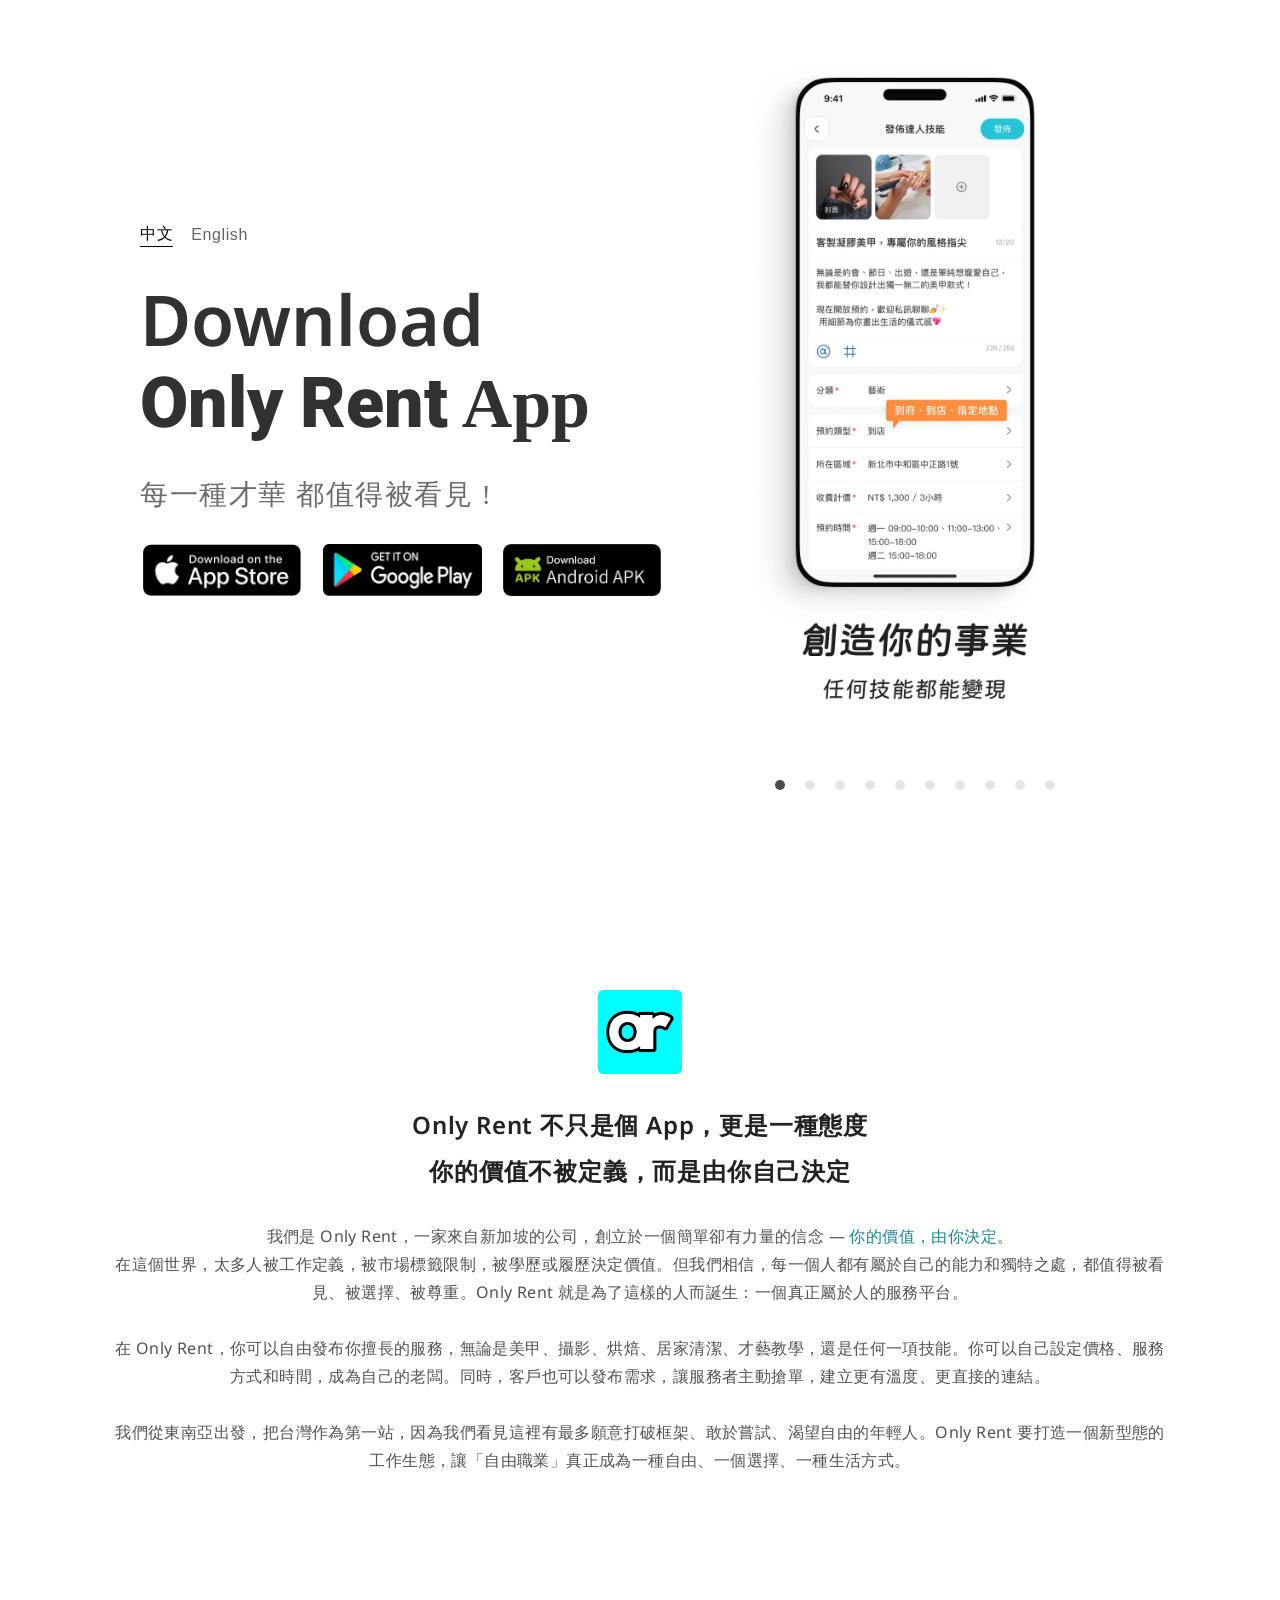
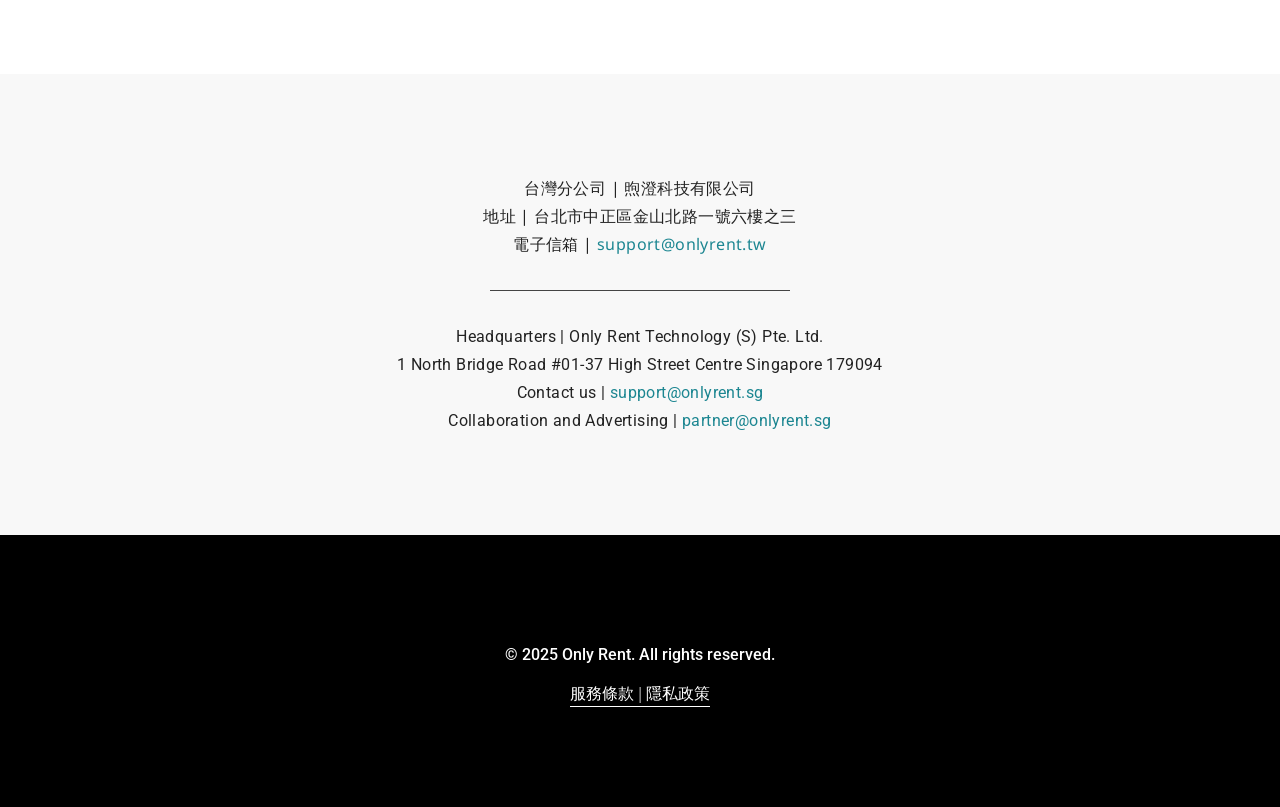
==== onlyrent-zh/index.html @ f4c3f05b "Add files via upload" ====
<!DOCTYPE html>
<html lang="zh">
<head>
  <meta charset="UTF-8">
  <meta name="viewport" content="width=device-width, initial-scale=1.0">
  <title>Only Rent - Your Value, Your Way</title>
  <!-- Google Fonts: Roboto (英文), Noto Sans (中文) -->
  <link href="https://fonts.googleapis.com/css?family=Roboto:400,700,900&display=swap" rel="stylesheet">
  <link href="https://fonts.googleapis.com/css2?family=Noto+Sans:400,700,900&display=swap" rel="stylesheet">
  <link rel="stylesheet" href="style.css">
</head>
<body>
  <div class="main">
    <!-- 主視覺區塊 -->
    <section class="hero-section">
      <div class="hero-content">
        <div class="hero-left">
          <div class="language-selector">
              <button id="lang-zh" disabled class="inactive-lang">中文</button>
              <button id="lang-en" onclick="window.location.href='../onlyrent-en/index.html'" class="active">English</button>
          </div>
          <div class="text-group">
              <div class="title zh-font">Download</div>
              <div class="subtitle" data-i18n="subtitle1"><span class="title-bold">Only Rent</span> App</div>
              <div class="subtitle-italic" data-i18n="subtitle2">每一種才華 都值得被看見 !</div>
          </div>
          <div class="app-store-buttons">
              <a href="https://apps.apple.com/app/onlyrent/id1234567890" target="_blank" rel="noopener">
                <img src="images/app-store.webp" alt="於 App Store 下載">
              </a>
              <a href="https://play.google.com/store/apps/details?id=com.onlyrent.app" target="_blank" rel="noopener">
                <img src="images/google-play.webp" alt="於 Google Play 取得">
              </a>
              <a href="#" target="_blank" rel="noopener">
                <img src="images/android-apk.webp" alt="下載 Android APK">
              </a>
          </div>
        </div>
        <div class="hero-right">
          <div class="image-column">
            <img class="mockup-image" src="images/only rent 1.webp" alt="Only Rent App Screenshot" />
            <div class="carousel-dots">
              <div class="dot active"></div>
              <div class="dot"></div>
              <div class="dot"></div>
              <div class="dot"></div>
              <div class="dot"></div>
              <div class="dot"></div>
              <div class="dot"></div>
              <div class="dot"></div>
              <div class="dot"></div>
              <div class="dot"></div>
            </div>
          </div>
        </div>
      </div>
    </section>

    <!-- 公司介紹區塊 -->
    <section class="about-section">
      <img class="logo" src="images/only rent logo.webp" alt="Only Rent Logo"/>
      <div class="about-title zh-font" data-i18n="aboutTitle">Only Rent 不只是個 App，更是一種態度<br>你的價值不被定義，而是由你自己決定</div>
      <div class="about-desc zh-font" data-i18n="aboutDesc">我們是 Only Rent，一家來自新加坡的公司，創立於一個簡單卻有力量的信念 — <span class="highlight">你的價值，由你決定</span>。<br>
        在這個世界，太多人被工作定義，被市場標籤限制，被學歷或履歷決定價值。但我們相信，每一個人都有屬於自己的能力和獨特之處，都值得被看見、被選擇、被尊重。Only Rent 就是為了這樣的人而誕生：一個真正屬於人的服務平台。<br><br>
        在 Only Rent，你可以自由發布你擅長的服務，無論是美甲、攝影、烘焙、居家清潔、才藝教學，還是任何一項技能。你可以自己設定價格、服務方式和時間，成為自己的老闆。同時，客戶也可以發布需求，讓服務者主動搶單，建立更有溫度、更直接的連結。<br><br>
        我們從東南亞出發，把台灣作為第一站，因為我們看見這裡有最多願意打破框架、敢於嘗試、渴望自由的年輕人。Only Rent 要打造一個新型態的工作生態，讓「自由職業」真正成為一種自由、一個選擇、一種生活方式。</div>
    </section>

    <!-- 聯絡資訊 -->
    <section class="contact-section">
      <div class="contact-content">
        <div class="contact-block">
          <div class="contact-text zh-font" data-i18n="contactTW1">台灣分公司 | 煦澄科技有限公司</div>
          <div class="contact-text zh-font" data-i18n="contactTW2">地址 | 台北市中正區金山北路一號六樓之三</div>
          <div class="contact-text zh-font" data-i18n="contactTW3">電子信箱 | <span class="contact-email">support@onlyrent.tw </span></div>
        </div>
        <div class="contact-line"></div>
        <div class="contact-block">
          <div class="contact-text en-font" data-i18n="contactSG1">Headquarters | Only Rent Technology (S) Pte. Ltd.</div>
          <div class="contact-text en-font" data-i18n="contactSG2">1 North Bridge Road #01-37 High Street Centre Singapore 179094</div>
          <div class="contact-text en-font" data-i18n="contactSG3">Contact us | <span class="contact-email">support@onlyrent.sg</span></div>
          <div class="contact-text en-font" data-i18n="contactSG4">Collaboration and Advertising | <span class="contact-email">partner@onlyrent.sg</span></div>
        </div>
      </div>
    </section>

    <!-- footer -->
    <footer class="footer">
      <div class="footer-text en-font" data-i18n="copyright">© 2025 Only Rent. All rights reserved.</div>
      <div class="footer-text-group">
        <span class="footer-link" id="footer-toggle" data-i18n="footerToggle">服務條款 | 隱私政策</span>
      </div>
      <div class="footer-expand" id="footer-content">
        <div class="footer-expand-inner">
          <div class="footer-expand-text footer-legal">
            <header class="footer-legal-header">
              <h2 class="footer-legal-doc-title">Only Rent 服務條款</h2>
              <p class="footer-legal-meta">（Terms and Conditions）</p>
              <p class="footer-legal-meta">生效日期：2026年3月1日</p>
            </header>
            <p class="footer-legal-divider" aria-hidden="true">⸻</p>

            <section class="footer-legal-section" aria-labelledby="t-article-1">
              <h3 id="t-article-1" class="footer-legal-h3">第一條　平台資訊與法律性質</h3>
              <p>Only Rent（以下稱「本平台」）係由 Only Rent Technology (S) Pte. Ltd.（依新加坡法律設立並合法存續之公司）所經營。本平台為線上技術媒合平台，提供服務提供者（以下稱「達人」）與服務需求者（以下稱「客戶」）刊登資訊、建立聯繫、促成交易及整合第三方金流服務之技術服務。</p>
              <p>本平台僅提供資訊展示與交易技術架構，不參與任何實際履約行為，亦非達人或客戶之代理人、受僱人、合夥人或共同經營者。達人與客戶之間所成立之任何服務契約，均為雙方直接成立，本平台並非契約當事人。</p>
              <p>達人於本平台提供服務之法律地位為獨立承攬人，並非本平台之員工、代理人或代表人。達人與本平台之間不存在僱傭關係、勞動契約關係或合夥關係。本平台不負擔任何勞動法上之義務，包括但不限於工資給付、加班費、勞工保險、職業災害補償、退休金提撥或其他類似責任。</p>
              <p>使用本平台即表示您已閱讀、理解並同意本條款全部內容，並同意以電子方式表示同意具有與書面簽署相同之法律效力。</p>
            </section>
            <p class="footer-legal-divider" aria-hidden="true">⸻</p>

            <section class="footer-legal-section" aria-labelledby="t-article-2">
              <h3 id="t-article-2" class="footer-legal-h3">第二條　使用資格與帳號管理</h3>
              <p>使用本平台者須年滿十八歲並具完全法律行為能力。未滿十八歲者不得註冊或使用本平台服務。</p>
              <p>使用者於註冊時應提供真實、完整且有效之個人資料。平台得要求進行手機驗證、電子郵件驗證或政府核發之身分證明文件上傳。若使用者未完成驗證或提供不實資料，平台得限制、暫停或終止其帳號及相關功能之使用。</p>
              <p>使用者應妥善保管帳號與密碼。因帳號遭未授權使用所生之損失，除可歸責於平台之情形外，平台不負責任。</p>
            </section>
            <p class="footer-legal-divider" aria-hidden="true">⸻</p>

            <section class="footer-legal-section" aria-labelledby="t-article-3">
              <h3 id="t-article-3" class="footer-legal-h3">第三條　服務性質與風險揭露</h3>
              <p>本平台僅為技術媒合平台，不對任何服務內容之真實性、合法性、品質、適用性或履約能力提供明示或默示之保證。本平台對服務之持續可用性、無錯誤性或符合使用者特定目的之適用性不作任何保證。</p>
              <p>達人與客戶應自行評估交易風險並承擔履約結果所生之一切法律責任。凡因服務履行所生之人身傷害、財產損失、履約爭議或侵權責任，均由交易雙方自行承擔。本平台不提供任何保險保障，亦不對使用者是否投保商業責任保險或意外保險負責。</p>
              <p>在法律允許之最大範圍內，本平台對任何間接、附帶、懲罰性或衍生性損害不負責任。本平台對單一使用者之總責任，以該使用者於過去十二個月內實際支付予本平台之總金額為上限。</p>
              <p>本平台僅提供技術驗證與資訊展示機制，並不保證任何使用者身分之絕對真實性、服務能力或履約誠信。即使使用者已完成實名驗證或第三方支付審核程序，該等程序亦僅為合規驗證措施之一部分，不構成對其行為或資格之保證。使用者應自行判斷交易風險並承擔相應後果。</p>
            </section>
            <p class="footer-legal-divider" aria-hidden="true">⸻</p>

            <section class="footer-legal-section" aria-labelledby="t-article-4">
              <h3 id="t-article-4" class="footer-legal-h3">第四條　達人資格、金流與稅務責任</h3>
              <p>凡透過本平台完成交易並取得報酬之達人，應具備完全行為能力，並依法提供真實、完整之身分及相關資料。</p>
              <p>交易款項由第三方支付機構 綠界科技股份有限公司（ECPay Co., Ltd.）依其法令遵循機制完成收款及相關金流作業後，依本平台規則辦理款項撥付。</p>
              <p>於本平台依法被認定為扣繳義務人或實際給付單位之情形下，本平台得依中華民國相關稅法及全民健康保險法規定，依達人身分、所得性質及法定標準，自達人應得報酬中依法扣繳個人所得稅及二代健保補充保費，並辦理法定申報程序。</p>
              <p>前項扣繳比例、適用門檻、計算方式及扣繳順序，均依當時有效法令、本平台公告規則及主管機關實務見解辦理。</p>
              <p>本平台之扣繳及申報行為，僅屬依法履行法定義務，不因此與達人間成立僱傭、勞動、合夥、代理或其他從屬關係。達人與客戶間所成立之服務契約，均為雙方直接成立，本平台不為契約當事人。</p>
              <p>達人應自行依法辦理年度所得申報。扣繳金額僅為依法暫扣之稅費，最終應納稅額仍應以達人依法辦理年度申報之結果為準。本平台不對達人最終稅負結果負保證責任。</p>
              <p>如相關法令、主管機關實務見解或金流結構變動，本平台得依法調整扣繳機制、給付方式或合作金流機構，並依規定公告之。</p>
            </section>
            <p class="footer-legal-divider" aria-hidden="true">⸻</p>

            <section class="footer-legal-section" aria-labelledby="t-article-5">
              <h3 id="t-article-5" class="footer-legal-h3">第五條　平台服務費與分帳機制</h3>
              <p>本平台對每筆成功完成並經確認之訂單，依訂單成交總金額向達人收取平台服務費。現行標準費率為百分之二十五（25%）。</p>
              <p>前項所稱「訂單成交總金額」，係指客戶就該筆服務所實際支付之全部金額，不包含依法應扣繳之稅費或依法不得計入平台收入之款項（如有）。</p>
              <p>平台服務費係按訂單成交總金額計算，並於訂單完成並確認後，優先自交易款項中扣除。該平台服務費屬本平台提供技術媒合、系統架構、資料處理、金流整合、資訊安全、風險控管、信用評價機制、客服支援、行銷推廣及整體平台維運服務之對價，並非達人所得之一部分。</p>
              <p>扣除平台服務費後之餘額，始為達人之應得報酬。相關依法應扣繳之個人所得稅及二代健保補充保費，將依第四條規定，自該應得報酬中依法扣除。</p>
              <p>本平台得依達人等級、交易量、服務類型、推廣活動、合作方案或其他營運策略，採行差異化或分級費率制度。具體費率標準及適用條件，依本平台公告為準。</p>
              <p>交易款項目前透過第三方支付機構 綠界科技股份有限公司 （ECPay Co., Ltd.）辦理收付與分帳作業。本平台保留依營運需求更換合作金流機構或調整分帳機制之權利。</p>
              <p>達人及客戶不得於透過本平台建立聯繫後私下完成交易或以其他方式規避平台服務費。如經查證屬實，本平台得依違規情節採取警告、限制功能、凍結金流、終止帳號或請求損害賠償等措施。</p>
            </section>
            <p class="footer-legal-divider" aria-hidden="true">⸻</p>

            <section class="footer-legal-section" aria-labelledby="t-article-6">
              <h3 id="t-article-6" class="footer-legal-h3">第六條　禁止行為</h3>
              <p>使用者不得利用本平台從事任何違法或不當行為，包括但不限於色情服務、賭博、毒品交易、非法金融活動、未經授權之專業醫療行為、詐騙、傳銷或侵害第三人權益之行為。</p>
              <p>平台得於不事先通知之情況下，刪除違規內容、凍結帳號、限制金流或終止服務，並於必要時配合法律機關調查。</p>
            </section>
            <p class="footer-legal-divider" aria-hidden="true">⸻</p>

            <section class="footer-legal-section" aria-labelledby="t-article-7">
              <h3 id="t-article-7" class="footer-legal-h3">第七條　評價制度與演算法權限</h3>
              <p>本平台設有雙向評價機制。評分採動態加權平均方式計算。本平台可能基於自動化處理機制進行排序、信用評分或風險評估。平台保留隨時調整評分規則、演算法排序邏輯與權重比例之權利。</p>
              <p>若因系統錯誤、技術異常或非可歸責於使用者之原因導致評分異常，平台得依內部審查結果進行修正。</p>
            </section>
            <p class="footer-legal-divider" aria-hidden="true">⸻</p>

            <section class="footer-legal-section" aria-labelledby="t-article-8">
              <h3 id="t-article-8" class="footer-legal-h3">第八條　違約、取消與帳號處分</h3>
              <p>達人於接受訂單後，應依約履行服務。如無正當理由未履約、遲到、提前離場或重大違反服務承諾，經平台審查屬實者，平台得依違規情節輕重採取警告、限制接單功能、降低排序權重、暫停帳號或終止帳號等處分。</p>
              <p>前項所稱「正當理由」，包括但不限於不可抗力、突發重大疾病、重大交通事故或其他不可歸責於達人之事由。達人應於合理時間內通知平台並提供相關證明。</p>
              <p>客戶於達人尚未接受訂單前，得隨時取消訂單且不收取費用。</p>
              <p>達人接受訂單後，系統將提供客戶十五（15）分鐘之冷靜取消期間。於該期間內取消者，得全額退款。</p>
              <p>逾前述冷靜期間後，訂單即視為確定成立。除因不可歸責於客戶之事由（包括但不限於達人未履約、重大服務瑕疵、或依法應退款之情形）外，客戶不得任意取消訂單，平台原則上不予退款。</p>
              <p>如客戶未依約定時間到場、無故失聯或拒絕履行交易，經平台審查屬實者，視為違約，平台得不予退款。</p>
              <p>客戶或達人對違約認定或處分結果如有異議，得依本條款第十四條之爭議處理機制提出申訴。</p>
              <p>前述違約處理與退款規定之適用，應符合誠信原則及消費者保護法之強制規範。</p>
              <p>平台得基於風險管理、法令遵循或營運需求，調整相關履約規則、處分機制或取消政策，並依規定公告之。</p>
            </section>
            <p class="footer-legal-divider" aria-hidden="true">⸻</p>

            <section class="footer-legal-section" aria-labelledby="t-article-9">
              <h3 id="t-article-9" class="footer-legal-h3">第九條　智慧財產權與內容授權</h3>
              <p>本平台之程式碼、設計、商標、系統架構及內容均屬本公司或合法授權人所有。未經書面同意，不得擅自使用。</p>
              <p>使用者於本平台發佈之公開內容，授權本平台於全球範圍內以非專屬、可轉授權之方式使用於平台營運、展示及行銷推廣用途。</p>
            </section>
            <p class="footer-legal-divider" aria-hidden="true">⸻</p>

            <section class="footer-legal-section" aria-labelledby="t-article-10">
              <h3 id="t-article-10" class="footer-legal-h3">第十條　不可抗力</h3>
              <p>因天災、戰爭、政府命令、重大系統攻擊、電力或通訊中斷或其他不可抗力因素導致服務中斷、延遲或無法履行者，本平台不負任何責任。</p>
            </section>
            <p class="footer-legal-divider" aria-hidden="true">⸻</p>

            <section class="footer-legal-section" aria-labelledby="t-article-11">
              <h3 id="t-article-11" class="footer-legal-h3">第十一條　法律適用與爭議解決</h3>
              <p>本條款之成立、效力、解釋及履行，原則上以新加坡法律為準據法。</p>
              <p>惟如使用者之居住地或服務實際履行地之法律對消費者保護、勞動保護、個人資料保護或其他屬強制性規範事項另有強制適用規定者，該等強制性規範應優先適用。</p>
              <p>雙方同意，除依法不得仲裁之事項外，因本條款或本平台服務所生之任何爭議，應提交新加坡國際仲裁中心（Singapore International Arbitration Centre, SIAC）依其當時有效之仲裁規則進行仲裁。仲裁地為新加坡，仲裁語言為英文。</p>
              <p>本平台保留於依法有管轄權之法院提起訴訟或申請保全處分之權利。</p>
            </section>
            <p class="footer-legal-divider" aria-hidden="true">⸻</p>

            <section class="footer-legal-section" aria-labelledby="t-article-12">
              <h3 id="t-article-12" class="footer-legal-h3">第十二條　語言優先、條款可分割性與完整協議</h3>
              <p>本條款如有中英文版本差異，以英文版本為準。若本條款任何部分被認定為無效或不可執行，其餘部分仍持續有效。本條款構成使用者與本平台之完整協議，並取代雙方先前一切口頭或書面約定。</p>
            </section>
            <p class="footer-legal-divider" aria-hidden="true">⸻</p>

            <section class="footer-legal-section" aria-labelledby="t-article-13">
              <h3 id="t-article-13" class="footer-legal-h3">第十三條　使用者賠償責任、主管機關配合與條款存續</h3>
              <p>使用者同意，如因其違反本條款、違反相關法律規定或侵害任何第三人權利，致本平台、Only Rent Technology (S) Pte. Ltd. 或其董事、員工、代理人、合作夥伴或關係企業遭受任何損害、請求、索賠、行政處分或訴訟，使用者應負完全賠償責任，並賠償本平台因此所生之一切損失、費用與支出，包括合理之律師費、訴訟費用與處理費用。</p>
              <p>本平台得依法配合司法機關、主管機關或其他依法有權機構之調查、命令或要求，並於法律允許之範圍內提供必要資料或資訊。使用者理解並同意，本平台於符合法律規定之情形下依法配合前述調查或要求者，不因此對使用者負任何違約或侵權責任。</p>
              <p>有關責任限制、智慧財產權、內容授權、使用者賠償責任及爭議解決之條款，於帳號終止、服務停止或本條款終止後仍繼續有效。</p>
            </section>
            <p class="footer-legal-divider" aria-hidden="true">⸻</p>

            <section class="footer-legal-section" aria-labelledby="t-article-14">
              <h3 id="t-article-14" class="footer-legal-h3">第十四條　訂單爭議、客服處理與退款機制</h3>
              <p>如客戶或達人對服務品質、履約情形、金額計算或其他交易事項存有爭議，應於訂單完成後二十四小時內透過平台客服系統提出申訴，並提供合理相關證據，包括但不限於通訊紀錄、照片、影音資料、交易紀錄或其他佐證文件。</p>
              <p>平台得基於風險控管與爭議處理需要，暫時凍結相關款項，並通知雙方於指定期間內提出說明或補充資料。</p>
              <p>平台客服將依內部審查流程進行初步審核，包括證據完整性確認、交易紀錄核對及風險評估。必要時，平台得要求雙方補充說明或提供額外證據。</p>
              <p>平台僅提供協調與審查機制，並非仲裁人或司法機關。平台之處理結果係基於當時可得資料作成之營運判斷，並不影響雙方依法循司法途徑主張權利。</p>
              <p>如達人無故未履約，經審查屬實者，平台得協助辦理退款並對達人帳號採取相應處分。</p>
              <p>如客戶提出惡意申訴、提供不實資料或濫用退款機制，平台得依違規情節限制其帳號或終止服務。</p>
              <p>除法律另有強制規定外，平台不保證任何爭議處理結果必然符合任一方主張。</p>
            </section>
            <p class="footer-legal-divider" aria-hidden="true">⸻</p>

            <section class="footer-legal-section" aria-labelledby="t-article-15">
              <h3 id="t-article-15" class="footer-legal-h3">第十五條　款項撥付與風險控管</h3>
              <p>訂單完成後之款項撥付，應依第三方支付機構之作業規範及銀行作業時間處理。實際入帳時間可能因金融機構、假日或風險審查而有所延遲。</p>
              <p>如涉及詐欺疑慮、洗錢防制審查或主管機關調查，平台或第三方支付機構得依法暫停或延遲撥付相關款項。</p>
              <p>使用者理解並同意，款項處理受第三方支付機構規範拘束，平台不對銀行處理時間或第三方審查結果負責。</p>
              <p>第三方支付機構、銀行或其他金融服務提供者所作之風險控管決定、帳戶凍結、延遲撥付或交易拒絕，屬該等機構依其法令遵循與內部政策所為之獨立決定，不構成本平台之決定或行為。本平台不對該等第三方之審查標準或作業結果負責。</p>
            </section>
            <p class="footer-legal-divider" aria-hidden="true">⸻</p>

            <section class="footer-legal-section" aria-labelledby="t-article-16">
              <h3 id="t-article-16" class="footer-legal-h3">第十六條　使用者聲明與保證</h3>
              <p>使用者聲明並保證：</p>
              <ol class="footer-legal-ol">
                <li>其所提供之資料與服務內容真實、合法且不侵害第三人權益；</li>
                <li>如提供需具備專業資格或執照之服務，已依法取得相關資格；</li>
                <li>不利用本平台從事任何違法或不當活動；</li>
                <li>客戶所提出之需求合法且不涉及違法目的。</li>
              </ol>
              <p>如違反上述聲明致平台或第三人受損，使用者應負完全賠償責任。</p>
            </section>
            <p class="footer-legal-divider" aria-hidden="true">⸻</p>

            <section class="footer-legal-section" aria-labelledby="t-article-17">
              <h3 id="t-article-17" class="footer-legal-h3">第十七條　帳號處分機制</h3>
              <p>平台得視違規情節採取以下措施：</p>
              <ol class="footer-legal-ol">
                <li>警告</li>
                <li>限制部分功能</li>
                <li>暫停帳號</li>
                <li>凍結金流</li>
                <li>永久停權</li>
              </ol>
              <p>涉及詐欺、重大侵權、暴力威脅、黃賭毒或其他重大違法行為者，平台得不經事前通知直接永久停權。</p>
            </section>
            <p class="footer-legal-divider" aria-hidden="true">⸻</p>

            <section class="footer-legal-section" aria-labelledby="t-article-18">
              <h3 id="t-article-18" class="footer-legal-h3">第十八條　侵權申訴與下架機制</h3>
              <p>任何權利人認為其智慧財產權或其他合法權益遭侵害，得向平台提出書面通知並提供合理證明文件。</p>
              <p>平台得於合理審查後暫時下架相關內容。若使用者提出反通知並提供合理說明，平台得恢復內容或建議雙方循法律途徑解決。</p>
            </section>
            <p class="footer-legal-divider" aria-hidden="true">⸻</p>

            <section class="footer-legal-section" aria-labelledby="t-article-19">
              <h3 id="t-article-19" class="footer-legal-h3">第十九條　通知與送達</h3>
              <p>平台對使用者之通知，得以平台內公告、應用程式通知、簡訊或電子郵件方式為之。通知發出後，視為已於合理時間內送達。使用者應確保其聯絡資料為最新且有效。</p>
            </section>

            <p class="footer-legal-divider-heavy" aria-hidden="true">⸻⸻⸻⸻⸻⸻⸻⸻⸻⸻⸻⸻⸻⸻⸻⸻</p>

            <header class="footer-legal-header footer-legal-header--privacy">
              <h2 class="footer-legal-doc-title">Only Rent 隱私政策</h2>
              <p class="footer-legal-meta">Privacy Policy</p>
              <p class="footer-legal-meta">生效日期：2026年3月1日</p>
            </header>
            <p class="footer-legal-divider" aria-hidden="true">⸻</p>

            <section class="footer-legal-section" aria-labelledby="p-article-1">
              <h3 id="p-article-1" class="footer-legal-h3">第一條　政策目的與適用範圍</h3>
              <p>本隱私政策適用於 Only Rent Technology (S) Pte. Ltd.（以下稱「本公司」）所經營之 Only Rent 平台（以下稱「本平台」）。本政策說明本平台如何蒐集、處理、利用、保存及保護使用者之個人資料。</p>
              <p>本公司為本平台之個人資料控制者（Data Controller）。本公司於蒐集與處理個人資料時，將遵循新加坡《Personal Data Protection Act》（PDPA）及適用於使用者所在地之強制性資料保護法規，包括但不限於台灣《個人資料保護法》。</p>
              <p>如使用者所在地法律對個人資料保護事項另有強制規定者，該等規定應優先適用。</p>
              <p>如您對本隱私政策或個人資料處理事項有任何疑問、請求或申訴，得透過電子郵件 <a class="footer-legal-link" href="mailto:support@onlyrent.sg">support@onlyrent.sg</a> 聯繫本公司。本公司將於合理期間內回覆相關請求。</p>
              <p>使用本平台即表示您已閱讀並同意本隱私政策之內容。</p>
            </section>
            <p class="footer-legal-divider" aria-hidden="true">⸻</p>

            <section class="footer-legal-section" aria-labelledby="p-article-2">
              <h3 id="p-article-2" class="footer-legal-h3">第二條　蒐集之資料類型</h3>
              <p>本平台可能蒐集下列類型之資料：</p>
              <ul class="footer-legal-ul">
                <li>身分識別資料，包括姓名、出生日期、身分證字號或護照號碼、居留證號碼及其他依法可識別個人身分之資料；</li>
                <li>聯絡資料，包括手機號碼、電子郵件地址及通訊地址；</li>
                <li>帳號與交易資料，包括服務紀錄、訂單內容、付款紀錄、退款紀錄及評價紀錄；</li>
                <li>裝置與技術資料，包括 IP 位址、裝置識別碼、裝置型號、作業系統版本、瀏覽紀錄、Cookie 資訊及應用程式使用行為紀錄；</li>
                <li>定位相關資料（如使用者同意授權），包括使用者主動輸入或同意授權之地理位置資訊；</li>
                <li>客服與通訊資料，包括透過客服系統、電子郵件或平台內訊息往來之內容。</li>
                <li>金流相關資料由第三方支付機構處理，本平台不儲存完整信用卡號或銀行卡資訊。</li>
                <li>資料來源包括：使用者自行提供之資料、使用過程中自動產生之技術資料，以及第三方支付機構或合作服務商依法回傳之必要驗證資訊。</li>
              </ul>
              <p>本平台僅於達成特定處理目的所必要之最小範圍內蒐集與處理個人資料，並避免蒐集與服務無直接關聯之過度資料。</p>

              <h4 id="p-article-2-1" class="footer-legal-h4">第二條之一　應用程式權限使用說明</h4>
              <p>為提供完整功能與良好使用體驗，本平台之應用程式於取得使用者同意後，可能依實際功能需求請求下列裝置權限：</p>
              <p><strong>一、相簿／照片存取權限（讀取儲存）</strong></p>
              <p>用於使用者於發布貼文、技能、任務或其他內容時，自裝置相簿選取圖片並上傳至本平台展示或作為交易、服務相關資料之附加內容。</p>
              <p><strong>二、相機權限（CAMERA）</strong></p>
              <p>用於使用者進行身分驗證時拍攝照片，或於服務履行、爭議處理、內容上傳及其他相關功能中拍攝圖片作為紀錄或佐證資料。</p>
              <p><strong>三、麥克風權限（RECORD_AUDIO）</strong></p>
              <p>用於使用者拍攝影片或使用需錄音之功能時同步錄製音訊，以提供完整影音內容或作為功能操作之一部分。</p>
              <p><strong>四、位置權限（LOCATION）</strong></p>
              <p>用於取得使用者位置資訊，以推薦附近任務、媒合服務需求、確認服務地址、優化搜尋結果、提供地圖定位功能及協助交易安全管理。使用者得依裝置設定選擇是否授權精確位置或約略位置資訊。</p>
              <p><strong>五、本地網路存取權限</strong></p>
              <p>用於偵測裝置與應用程式之網路連線狀態、確認服務功能是否可正常運作、協助裝置間或區域網路相關之技術連線需求，並提升連線穩定性與服務品質。</p>
              <p>前項各項權限，僅於使用者主動使用相應功能時始會啟用。本平台不會於未經使用者允許之情況下，於背景主動蒐集與前述權限無關之資料。使用者得隨時透過其裝置或作業系統設定管理、關閉或撤回前述權限。惟如使用者拒絕授權、關閉或撤回特定權限，可能導致本平台部分功能無法正常使用、完整提供或達成預期效果。本平台僅於達成特定功能目的之必要範圍內使用透過前述權限取得之資料，並依本隱私政策及適用法令辦理蒐集、處理、利用、保存與保護。</p>
            </section>
            <p class="footer-legal-divider" aria-hidden="true">⸻</p>

            <section class="footer-legal-section" aria-labelledby="p-article-3">
              <h3 id="p-article-3" class="footer-legal-h3">第三條　資料處理之合法依據</h3>
              <p>本平台蒐集與處理個人資料之合法依據包括：</p>
              <ol class="footer-legal-ol">
                <li>履行使用者與本平台間之契約；</li>
                <li>依法應履行之法律義務；</li>
                <li>使用者之明示或默示同意；</li>
                <li>本公司為維護平台安全、交易秩序與正常營運所具備之正當商業利益。</li>
              </ol>
            </section>
            <p class="footer-legal-divider" aria-hidden="true">⸻</p>

            <section class="footer-legal-section" aria-labelledby="p-article-4">
              <h3 id="p-article-4" class="footer-legal-h3">第四條　資料使用目的</h3>
              <p>本平台蒐集之資料將用於：身分驗證、安全管理、交易處理、金流整合、客服支援、風險控管、詐騙防制、爭議處理、法令遵循、數據分析及營運優化。</p>
              <p>本平台可能基於自動化處理機制進行內容排序、信用評分或風險評估，以維護交易安全與服務品質。該等自動化處理可能依據使用者之交易紀錄、評價紀錄、履約情形或使用行為資料進行綜合分析。</p>
              <p>該等自動化處理不構成具法律上最終效力之決定。如使用者對相關結果有異議，得向客服申請人工審查。</p>
              <p>本平台得依使用者同意發送行銷資訊、推播通知或電子郵件。使用者得隨時於應用程式設定中關閉行銷推播，或依電子郵件退訂機制取消訂閱。但與交易安全、帳戶風險或系統通知相關之必要通知不屬行銷範圍。</p>
            </section>
            <p class="footer-legal-divider" aria-hidden="true">⸻</p>

            <section class="footer-legal-section" aria-labelledby="p-article-5">
              <h3 id="p-article-5" class="footer-legal-h3">第五條　第三方共享、技術服務與委外處理</h3>
              <p>為提供完整服務，本平台可能將必要資料提供予第三方合作機構，包括但不限於：</p>
              <ul class="footer-legal-ul">
                <li>第三方支付機構；</li>
                <li>雲端服務供應商；</li>
                <li>資料儲存與伺服器託管服務商；</li>
                <li>地圖服務 API 提供商；</li>
                <li>數據分析與系統監測服務商；</li>
                <li>推播通知與通訊服務商；</li>
                <li>依法有權之主管機關或司法機關。</li>
              </ul>
              <p>本平台可能使用第三方技術工具或軟體開發套件（SDK）以優化系統運作與使用者體驗。該等第三方僅於其服務範圍內接觸必要之技術資料，並應遵守保密與資料保護義務。</p>
              <p>本平台不出售或出租使用者個人資料予任何商業第三方。</p>
            </section>
            <p class="footer-legal-divider" aria-hidden="true">⸻</p>

            <section class="footer-legal-section" aria-labelledby="p-article-6">
              <h3 id="p-article-6" class="footer-legal-h3">第六條　跨境資料傳輸</h3>
              <p>使用者資料可能儲存或處理於新加坡、台灣或其他具備適當資料保護標準之國家或地區。本平台將依相關法律規範採取合理技術與組織措施，確保跨境資料傳輸過程中之安全性與合法性。</p>
            </section>
            <p class="footer-legal-divider" aria-hidden="true">⸻</p>

            <section class="footer-legal-section" aria-labelledby="p-article-7">
              <h3 id="p-article-7" class="footer-legal-h3">第七條　資料保存期限與帳號刪除</h3>
              <p>本平台於達成蒐集目的所必要期間內保存個人資料。</p>
              <p>依法應保存之交易與財務資料至少保存五年或依相關法規保存更長期間。</p>
              <p>當使用者申請刪除帳號時，本平台將停止其帳戶使用權，並於合理期間內刪除或匿名化其個人資料。但為遵守法律義務、處理爭議、預防詐欺、履行財務或稅務保存義務所需之資料，得依相關法令保存至法定期限屆滿。</p>
              <p>系統備份資料可能於技術作業週期內延遲刪除，但將於正常備份輪替機制下自動清除。</p>
            </section>
            <p class="footer-legal-divider" aria-hidden="true">⸻</p>

            <section class="footer-legal-section" aria-labelledby="p-article-8">
              <h3 id="p-article-8" class="footer-legal-h3">第八條　資料安全措施與安全事件處理</h3>
              <p>本平台採取合理且適當之技術與組織措施保護資料安全，包括但不限於：</p>
              <ul class="footer-legal-ul">
                <li>加密傳輸；</li>
                <li>權限分級控管；</li>
                <li>存取監控；</li>
                <li>資料備份；</li>
                <li>定期安全審查。</li>
              </ul>
              <p>惟網路傳輸並非絕對安全，本平台無法保證資料傳輸之絕對安全性。</p>
              <p>如發生可能導致個人資料遭未授權存取、洩露、毀損或滅失之安全事件，本平台將依法進行調查，並於法律規定期限內通知相關主管機關及受影響之使用者，並說明可能影響之資料類型及已採取之補救措施。</p>
              <p>惟若資料外洩係因不可抗力因素、無法合理預見或防範之第三方惡意攻擊、或非可歸責於本平台之事由所致，本平台於法律允許範圍內不負損害賠償責任。</p>
            </section>
            <p class="footer-legal-divider" aria-hidden="true">⸻</p>

            <section class="footer-legal-section" aria-labelledby="p-article-9">
              <h3 id="p-article-9" class="footer-legal-h3">第九條　使用者權利</h3>
              <p>使用者得依法行使下列權利：</p>
              <ul class="footer-legal-ul">
                <li>查詢或請求閱覽個人資料；</li>
                <li>請求製給複製本；</li>
                <li>請求補充或更正；</li>
                <li>請求停止蒐集、處理或利用；</li>
                <li>請求刪除；</li>
                <li>撤回同意。</li>
              </ul>
              <p>本平台將於合理期間內處理相關申請，通常不超過三十日。</p>
            </section>
            <p class="footer-legal-divider" aria-hidden="true">⸻</p>

            <section class="footer-legal-section" aria-labelledby="p-article-10">
              <h3 id="p-article-10" class="footer-legal-h3">第十條　未成年人資料處理</h3>
              <p>本平台不對未滿十八歲者提供服務。如發現未成年人於未經法定代理人同意下提供個人資料，本平台將立即停止處理並刪除相關資料。</p>
            </section>
            <p class="footer-legal-divider" aria-hidden="true">⸻</p>

            <section class="footer-legal-section" aria-labelledby="p-article-11">
              <h3 id="p-article-11" class="footer-legal-h3">第十一條　Cookie與技術識別</h3>
              <p>本平台可能使用 Cookie、裝置識別碼及類似技術以提升使用體驗、進行數據分析與安全監控。使用者得透過裝置或瀏覽器設定管理 Cookie。但停用部分技術功能可能影響平台部分服務正常運作。</p>
            </section>
            <p class="footer-legal-divider" aria-hidden="true">⸻</p>

            <section class="footer-legal-section" aria-labelledby="p-article-12">
              <h3 id="p-article-12" class="footer-legal-h3">第十二條　政策修改</h3>
              <p>本平台得因法令變更或營運需求修改本隱私政策。重大修改將以平台公告、應用程式通知或電子郵件方式通知使用者。修改後之政策將載明生效日期。使用者於政策生效後繼續使用本平台，即視為同意修改後內容。</p>
            </section>
          </div>
          <div class="footer-link" id="footer-close" data-i18n="footerClose">收合</div>
        </div>
      </div>
    </footer>
  </div>

  <script src="script.js"></script>
</body>
</html>
---- onlyrent-zh/style.css ----
/* ===== 基礎設定 ===== */
body {
    background: #FFFFFF;
    min-height: 100vh;
    margin: 0;
    padding: 0;
    overflow-x: hidden;
}

/* ===== 主要容器 ===== */
.main {
    width: 100%;
    margin: 0 auto;
    padding-top: 30px;
    background: white;
    overflow: hidden;
    display: flex;
    flex-direction: column;
    align-items: center;
    gap: 0px;
    box-sizing: border-box;
}

/* ===== 主視覺區塊 ===== */
.hero-section {
    width: 100%;
    max-width: 1200px;
    margin: 0 auto;
    padding: 0 20px;
    box-sizing: border-box;
}

.hero-content {
    display: flex;
    justify-content: space-between;
    align-items: center;
    gap: 30px;
    max-width: 1000px;
    margin: 0 auto;
}

/* 左側區塊 */
.hero-left {
    flex: 0 1 500px;
    display: flex;
    flex-direction: column;
    gap: 30px;
    min-width: 0;
}

/* 語言選擇器 */
.language-selector {
    display: flex;
    gap: 8px;
}

.language-selector button {
    background: none;
    border: none;
    font-family: 'PingFang TC', sans-serif;
    font-size: 16px;
    font-weight: 500;
    line-height: 22px;
    letter-spacing: 0.6px;
    cursor: default;
    padding: 0;
    transition: color 0.3s, opacity 0.3s;
    margin-right: 10px;
    color: #656565;
    border-bottom: none;
}

.language-selector button.active {
    color: #656565;
    border-bottom: none;
    padding-bottom: 0;
    cursor: pointer;
}

.language-selector button.inactive-lang {
    color: black;
    cursor: default;
    border-bottom: 1px solid black;
    padding-bottom: 1px;
}

.language-selector button.active:hover {
    opacity: 0.8;
}

.language-selector button.inactive-lang:hover {
    opacity: 1;
}

/* 文字群組 */
.text-group .title {
    color: #313131;
    font-size: 70px;
    font-weight: 600;
    line-height: 84px;
}

.text-group .subtitle {
    color: #313131;
    font-size: 70px;
    font-weight: 600;
    line-height: 84px;
}

.text-group .title.en-font {
    font-family: 'Noto Sans', 'PingFang TC', 'Microsoft JhengHei', Arial, sans-serif; /* 設定英文標題的字體 */
}

.title-bold {
    font-family: 'Roboto', Arial, sans-serif;
    font-weight: 900;
}

.subtitle-thin {
    font-weight: 400; /* 設定 subtitle 中變細的文字字重 */
}

.zh-font {
    font-family: 'Noto Sans', 'PingFang TC', 'Microsoft JhengHei', Arial, sans-serif;
    font-weight: 500;
}

.en-font {
    font-family: 'Roboto', Arial, sans-serif;
    font-weight: 500;
}

.subtitle-italic {
    color: #6C6C6C;
    font-size: 28px;
    letter-spacing: 1.5px;
    font-weight: 400;
    margin-top: 30px;
}

/* App Store 按鈕 */
.app-store-buttons {
    display: flex;
    flex-wrap: nowrap;
    gap: 16px;
    align-items: center;
    justify-content: flex-start;
}

.app-store-buttons a {
    outline: none;
    border: none;
}

.app-store-buttons img {
    width: 164px;
    height: 52px;
    object-fit: contain;
    border: none;
    outline: none;
    box-shadow: none;
    display: block;
}

.app-store-buttons a:focus {
    outline: none;
}

/* 右側區塊 */
.hero-right {
    flex: 0 1 450px;
    display: flex;
    flex-direction: column;
    align-items: center;
    min-width: 0;
}

/* 輪播點 */
.carousel-dots {
    display: flex;
    gap: 20px;
    margin-top: 16px;
}

.dot {
    width: 10px;
    height: 10px;
    background: #E6E6E6;
    border-radius: 50%;
    cursor: pointer;
    transition: background 0.2s;
}

.dot.active {
    background: #4D4D4D;
}

/* 圖片區塊 */
.image-column {
    display: flex;
    flex-direction: column;
    justify-content: center;
    align-items: center;
    gap: 16px;
}

.mockup-image {
    width: 100%;
    max-width: 450px;
    height: auto;
    object-fit: cover;
    cursor: pointer;
    border: none;
    outline: none;
}

/* ===== 公司介紹區塊 ===== */
.about-section {
    width: 100%;
    max-width: 1200px;
    background: white;
    padding: 200px 20px;
    display: flex;
    flex-direction: column;
    align-items: center;
    gap: 28px;
    box-sizing: border-box;
}

.logo {
    width: 84px;
    height: 84px;
    object-fit: contain;
}

.about-title {
    color: #222;
    font-size: 24px;
    font-weight: 600;
    line-height: 46px;
    letter-spacing: 0.8px;
    text-align: center;
    width: 100%;
}

.about-desc {
    color: #545252;
    font-size: 16px;
    font-weight: 400;
    line-height: 28px;
    letter-spacing: 0.4px;
    width: 100%;
    max-width: 1100px;
    margin: 0 auto;
    text-align: center;
    padding: 0 20px;
    box-sizing: border-box;
}

.highlight {
    color: #1C8691;
}

/* ===== 聯絡區塊 ===== */
.contact-section {
    width: 100%;
    background: #F8F8F8;
}

.contact-content {
    width: 100%;
    max-width: 1200px;
    margin: 0 auto;
    padding: 100px 20px;
    display: flex;
    flex-direction: column;
    align-items: center;
    box-sizing: border-box;
}

.contact-block {
    display: flex;
    flex-direction: column;
    align-items: center;
}

.contact-text {
    color: #222;
    font-size: 16px;
    font-weight: 400;
    line-height: 28px;
    letter-spacing: 0.4px;
    text-align: center;
    width: 100%;
}

.contact-email {
    color: #1C8691;
}

.contact-line {
    width: 300px;
    height: 1px;
    background: #444;
    margin: 32px 0;
}

/* ===== Footer ===== */
.footer {
    width: 100%;
    background: black;
    padding: 100px 20px;
    display: flex;
    flex-direction: column;
    align-items: center;
    box-sizing: border-box;
}

.footer-text {
    color: #ffffff;
    margin-top: 10px;
}

.footer-link {
    color: #ffffff;
    cursor: pointer;
    /* text-decoration: underline; */
    /* text-underline-offset: 5px; */
    border-bottom: 1px solid #ffffff; 
    padding-bottom: 1px; 
    margin: 0 8px;
    transition: color 0.2s;
    margin-top: 20px;
}

.footer-link:hover {
    color: #1C8691;
    border-bottom: 1px solid #1C8691; 
}

.footer-text-group {
    display: flex;
    flex-direction: row;
    align-items: center;
    gap: 8px;
}

.footer-expand {
    display: none;
    margin-top: 12px;
    padding: 24px 20px;
    width: 100%;
    max-width: 1122px;
    color: #fff;
    font-size: 12px;
    font-family: 'PingFang TC', 'Noto Sans', Arial, sans-serif;
    line-height: 1.5;
    letter-spacing: 0.35px;
    box-sizing: border-box;
}

.footer-expand.active {
    display: block;
}

.footer-expand-inner {
    display: flex;
    flex-direction: column;
    align-items: center;
    gap: 24px;
}

.footer-expand-text {
    width: 100%;
    text-align: left;
    word-break: break-word;
}

/* Footer 法律文件（服務條款／隱私政策）結構 */
.footer-expand-text.footer-legal h2,
.footer-expand-text.footer-legal h3,
.footer-expand-text.footer-legal h4 {
    font-family: inherit;
    color: inherit;
}

.footer-legal-doc-title {
    font-size: 15px;
    font-weight: 700;
    margin: 0 0 0.35em;
    line-height: 1.35;
}

.footer-legal-header--privacy {
    margin-top: 0.5em;
}

.footer-legal-meta {
    margin: 0 0 0.25em;
    line-height: 1.5;
}

.footer-legal-meta:last-of-type {
    margin-bottom: 0.5em;
}

.footer-legal-divider {
    margin: 0.65em 0;
    text-align: center;
    opacity: 0.55;
    line-height: 1.2;
}

.footer-legal-divider-heavy {
    margin: 1em 0;
    text-align: center;
    opacity: 0.45;
    font-size: 10px;
    line-height: 1.5;
    letter-spacing: 0.02em;
    word-break: break-all;
}

.footer-legal-section {
    margin: 0;
}

.footer-legal-h3 {
    font-size: 13px;
    font-weight: 700;
    margin: 0.85em 0 0.45em;
    line-height: 1.4;
}

.footer-legal-h3:first-child {
    margin-top: 0;
}

.footer-legal-h4 {
    font-size: 12px;
    font-weight: 700;
    margin: 1em 0 0.4em;
    line-height: 1.4;
}

.footer-legal-section p {
    margin: 0 0 0.65em;
    line-height: 1.55;
}

.footer-legal-section p:last-child {
    margin-bottom: 0;
}

.footer-legal-ul,
.footer-legal-ol {
    margin: 0 0 0.65em 1.15em;
    padding: 0;
    line-height: 1.55;
}

.footer-legal-ul {
    list-style: disc;
}

.footer-legal-ol {
    list-style: decimal;
}

.footer-legal-ul li,
.footer-legal-ol li {
    margin-bottom: 0.35em;
}

.footer-legal-link {
    color: #1C8691;
    text-decoration: underline;
    text-underline-offset: 2px;
}

.footer-legal-link:hover {
    opacity: 0.9;
}

.footer-email {
    color: #1C8691;
    font-size: 12px;
    font-family: 'PingFang TC', 'Noto Sans', Arial, sans-serif;
    font-weight: 400;
    line-height: 16.8px;
    letter-spacing: 0.48px;
    display: block;
    margin-top: 8px;
}

.footer-expand-close {
    text-align: center;
    color: #fff;
    font-size: 16px;
    font-family: 'PingFang TC', 'Noto Sans', Arial, sans-serif;
    font-weight: 500;
    /* text-decoration: underline; */
    /* text-underline-offset: 3px; */
    border-bottom: 1px solid #fff; /* 使用 border-bottom 替代底線 */
    padding-bottom: 3px; /* 控制底線與文字的距離 */
    line-height: 22.4px;
    letter-spacing: 0.64px;
    cursor: pointer;
    margin-top: 24px;
    transition: color 0.2s;
}

.footer-expand-close:hover {
    color: #1C8691;
    border-bottom: 1px solid #1C8691; /* Hover 時底線變色 */
}

/* ===== 響應式設計 ===== */
/* 平板 (768px - 1199px) */
@media screen and (max-width: 1199px) {
    .hero-content {
        flex-direction: column;
        gap: 30px;
        max-width: 100%;
    }

    .hero-left {
        flex: 1;
        width: 100%;
        align-items: center;
        text-align: center;
    }

    .hero-right {
        flex: 1;
        width: 400px;
    }

    .mockup-image {
        max-width: 400px;
    }

    .contact-content {
        padding: 100px 20px;
    }

    .footer-text,
    .footer-link,
    .footer-expand,
    .footer-expand-close {
        font-size: 14px;
    }

    .contact-text {
        font-size: 14px;
    }

    .about-desc.zh-font {
        font-size: 15px;
    }

    .about-title.zh-font {
        font-size: 20px;
        line-height: 36px;
        letter-spacing: 0.3px;
    }

    .text-group .title,
    .text-group .subtitle {
        font-size: 50px;
        line-height: 60px;
    }

    .subtitle-italic {
        font-size: 20px;
    }

    .app-store-buttons {
        gap: 12px;
    }

    .app-store-buttons img {
        width: min(140px, calc((100vw - 80px) / 3));
        height: auto;
    }

    .about-section {
        padding: 150px 20px 100px 20px;
    }
}

/* 手機 (320px - 767px) */
@media screen and (max-width: 767px) {
    .main {
        padding-top: 30px;
    }

    .hero-section {
        padding: 0 15px;
    }

    .hero-right {
        width: 350px;
    }

    .carousel-dots {
        gap: 12px;
        margin-top: 12px;
    }

    .dot {
        width: 6px;
        height: 6px;
    }

    .app-store-buttons {
        flex-direction: row;
        flex-wrap: nowrap;
        gap: 8px;
        justify-content: center;
        max-width: 100%;
    }

    .app-store-buttons img {
        width: min(120px, calc((100vw - 48px) / 3));
        height: auto;
    }

    .contact-content {
        padding: 60px 15px;
    }

    .about-desc {
        padding: 0 15px;
    }

    .footer {
        padding: 60px 15px;
    }

    .about-title.zh-font {
        font-size: 18px;
        line-height: 32px;
        letter-spacing: 0.2px;
    }

    .language-selector button {
        font-size: 15px;
    }

    .text-group .title,
    .text-group .subtitle {
        font-size: 40px;
        line-height: 56px;
    }

    .subtitle-italic {
        font-size: 18px;
        margin-top: 18px;
    }

    .mockup-image {
        max-width: 380px;
    }
}
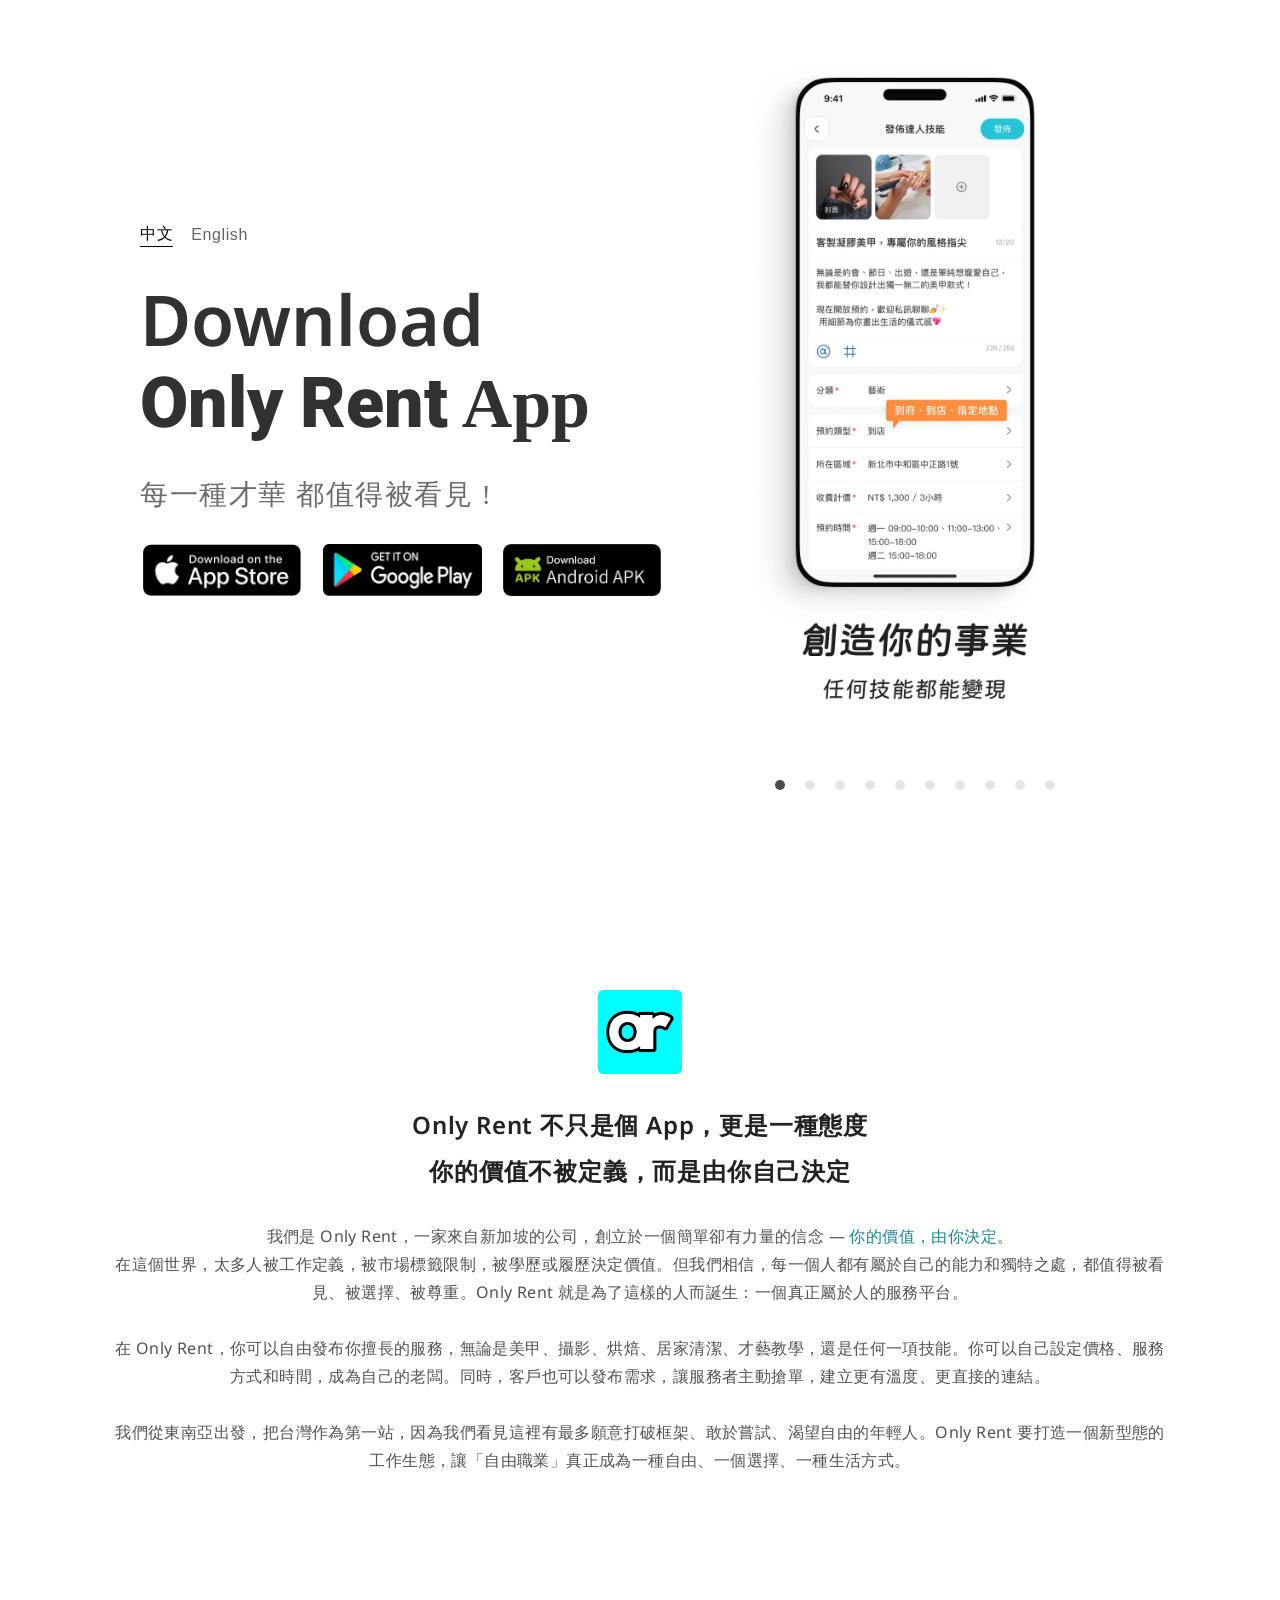
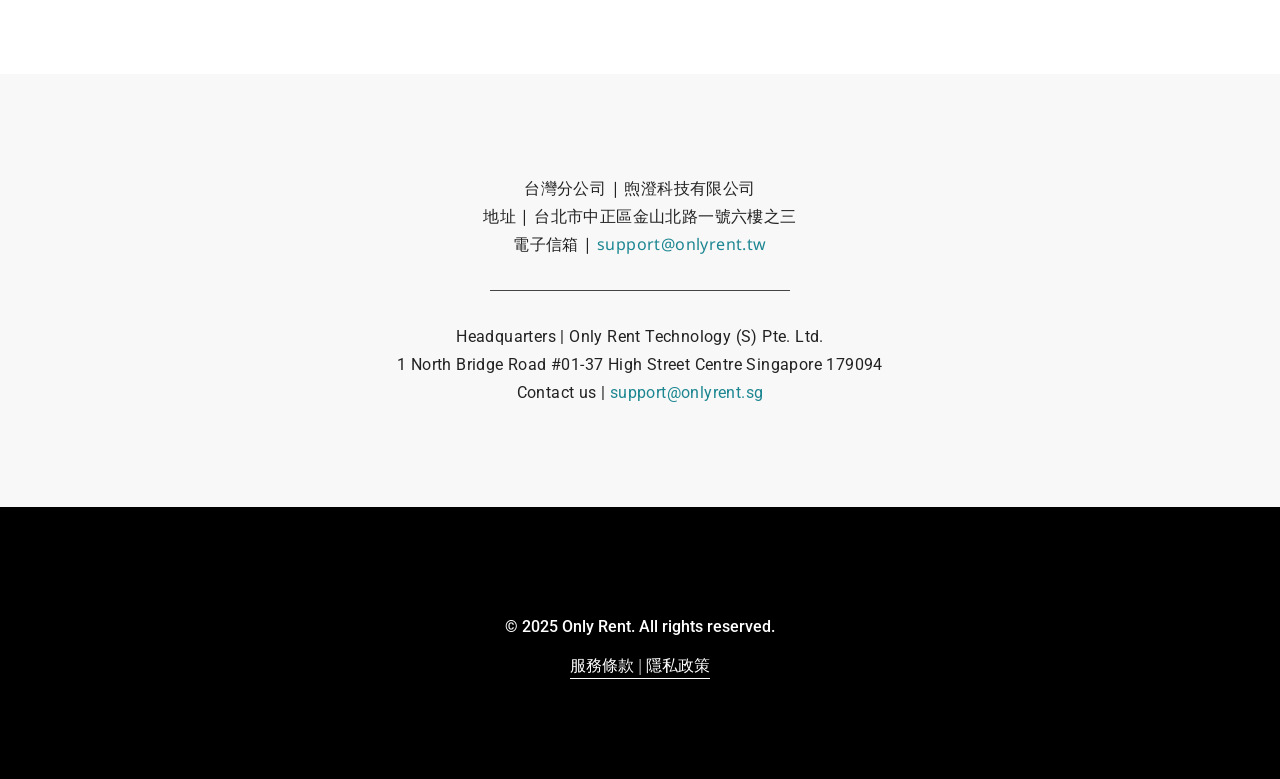
==== commit d283cae1: "Add files via upload" ====
--- a/onlyrent-zh/index.html
+++ b/onlyrent-zh/index.html
@@ -79,7 +79,7 @@
           <div class="contact-text en-font" data-i18n="contactSG1">Headquarters | Only Rent Technology (S) Pte. Ltd.</div>
           <div class="contact-text en-font" data-i18n="contactSG2">1 North Bridge Road #01-37 High Street Centre Singapore 179094</div>
           <div class="contact-text en-font" data-i18n="contactSG3">Contact us | <span class="contact-email">support@onlyrent.sg</span></div>
-          <div class="contact-text en-font" data-i18n="contactSG4">Collaboration and Advertising | <span class="contact-email">partner@onlyrent.sg</span></div>
+
         </div>
       </div>
     </section>
